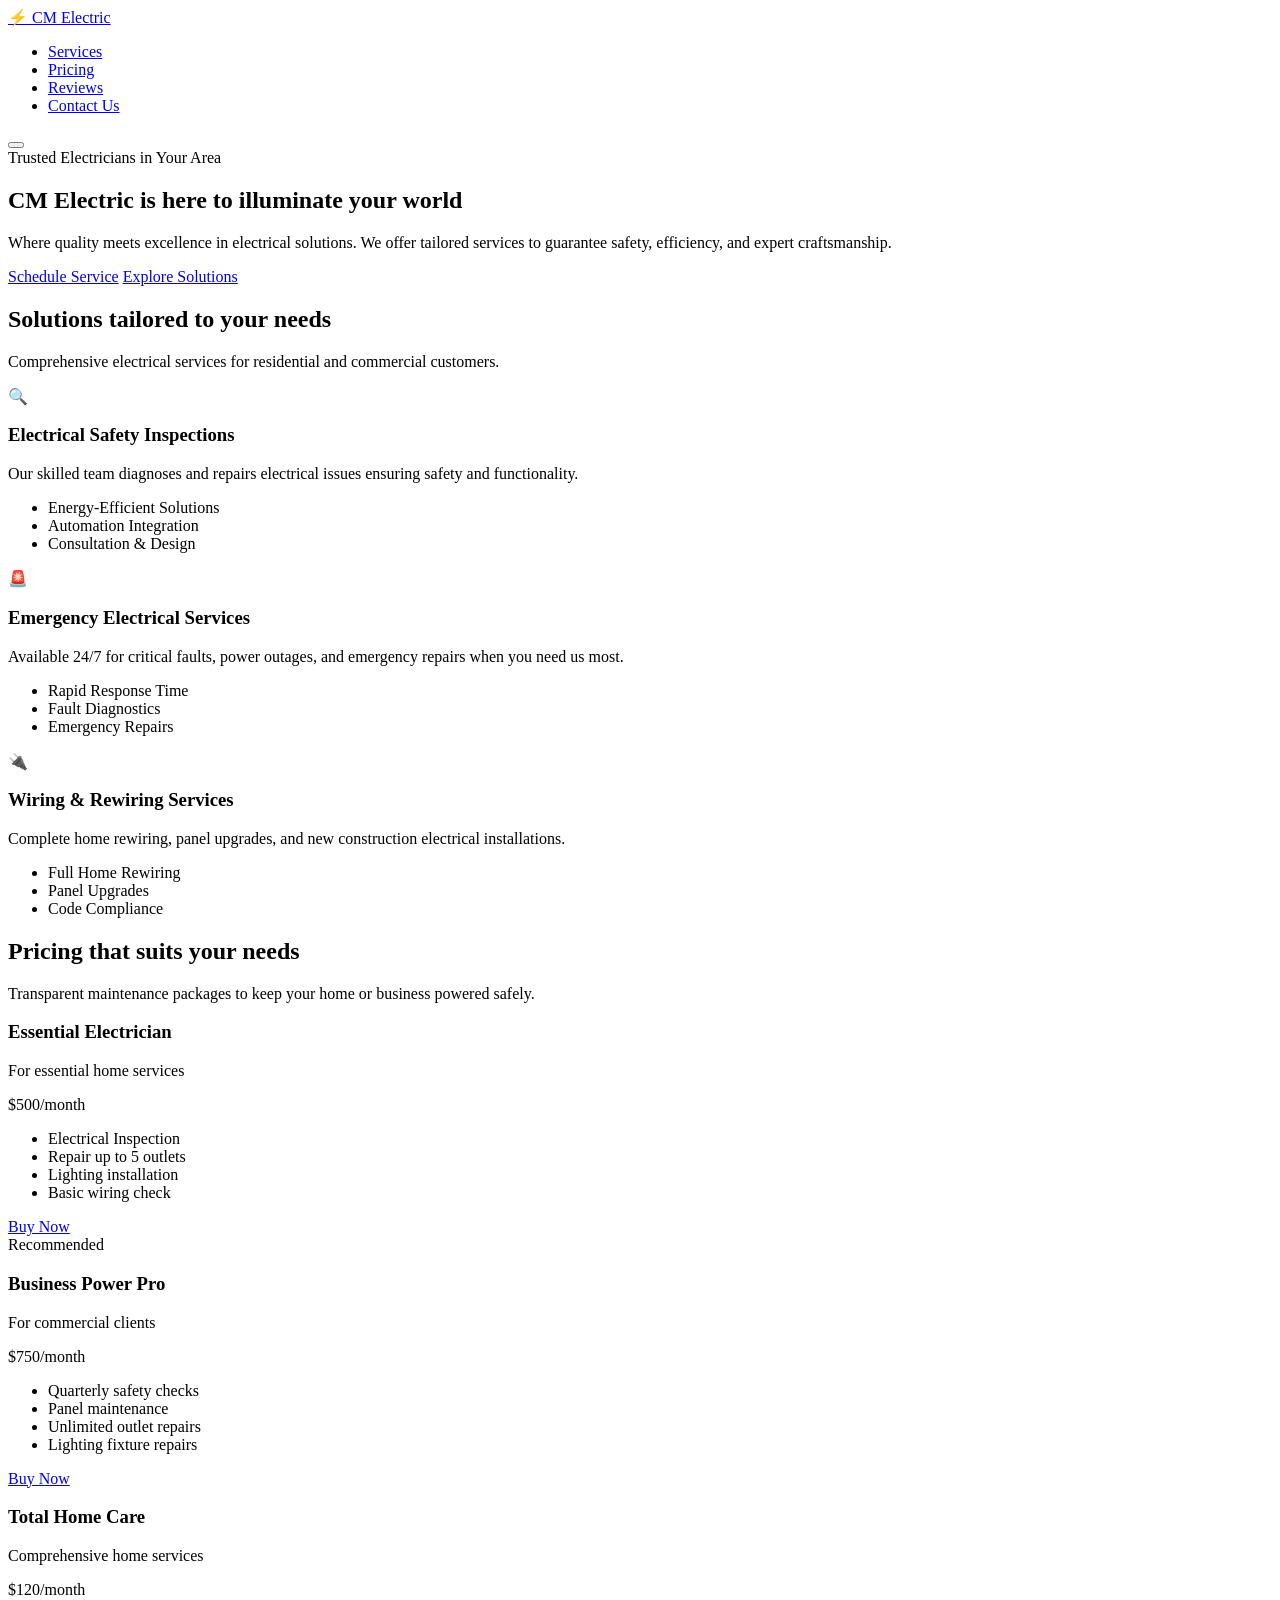
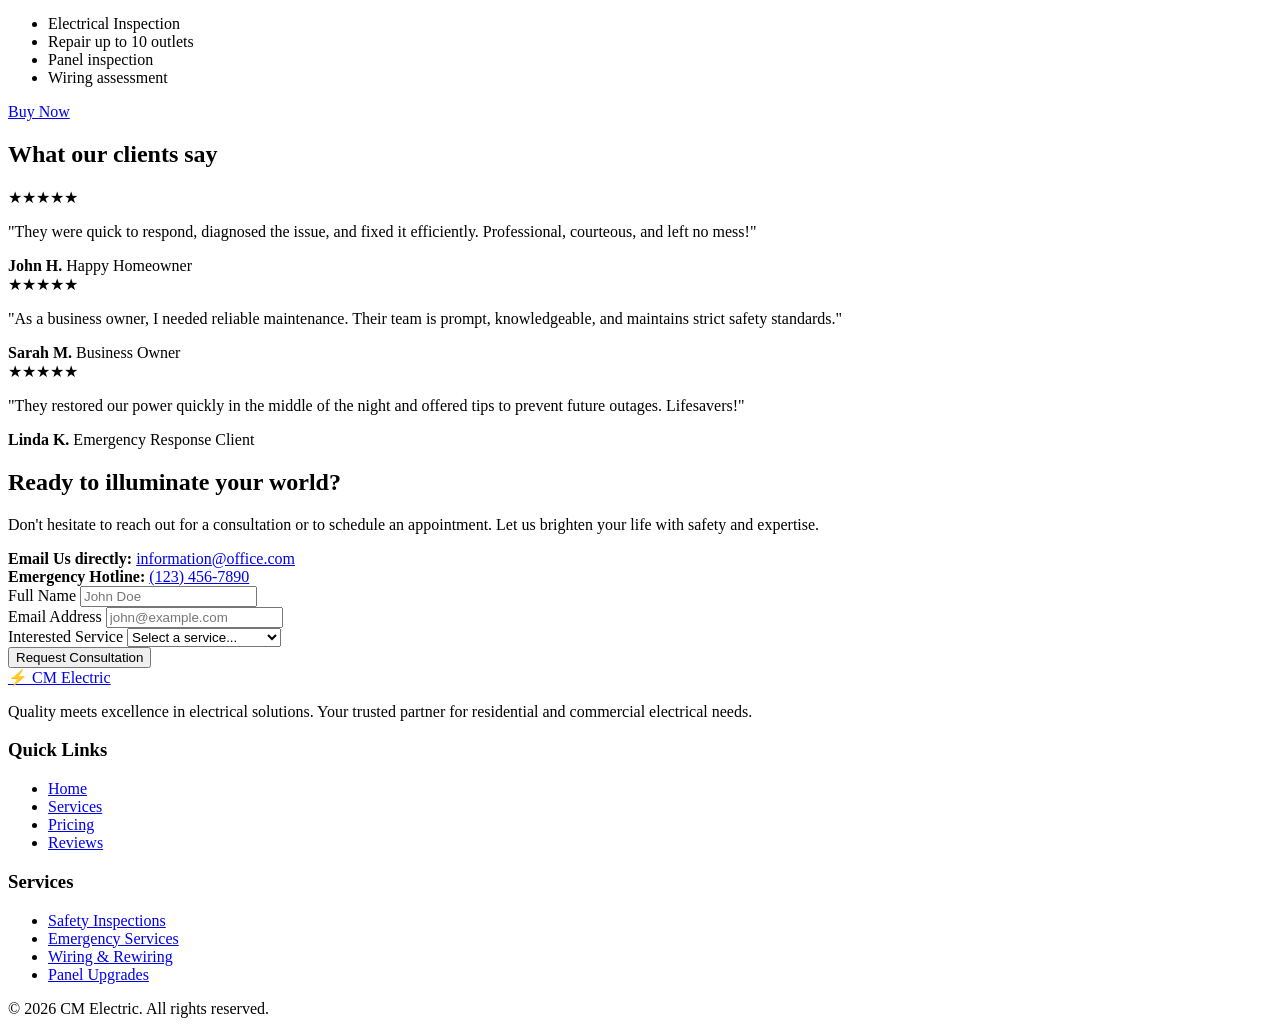
==== index.html @ 9c54706e "Initial commit: Add index.html" ====
<!DOCTYPE html>
<html lang="en">
<head>
    <meta charset="UTF-8">
    <meta name="viewport" content="width=device-width, initial-scale=1.0">
    <meta name="description" content="CM Electric - Residential and Commercial Electricians providing quality electrical solutions, safety inspections, wiring, and emergency services.">
    <title>CM Electric | Quality Electrical Solutions</title>
    
    <!-- Google Fonts -->
    <link rel="preconnect" href="https://fonts.googleapis.com">
    <link rel="preconnect" href="https://fonts.gstatic.com" crossorigin>
    <link href="https://fonts.googleapis.com/css2?family=Inter:wght@400;500;600&family=Outfit:wght@500;700;800&display=swap" rel="stylesheet">
    
    <link rel="stylesheet" href="css/styles.css">
</head>
<body>
    <header class="header" id="header">
        <div class="container header-container">
            <a href="#" class="logo">
                <span class="logo-icon">⚡</span>
                <span class="logo-text">CM Electric</span>
            </a>
            
            <nav class="nav" id="nav-menu">
                <ul class="nav-list">
                    <li class="nav-item"><a href="services.html" class="nav-link">Services</a></li>
                    <li class="nav-item"><a href="#pricing" class="nav-link">Pricing</a></li>
                    <li class="nav-item"><a href="#reviews" class="nav-link">Reviews</a></li>
                    <li class="nav-item"><a href="#contact" class="nav-link nav-btn">Contact Us</a></li>
                </ul>
            </nav>
            
            <button class="mobile-toggle" id="mobile-toggle" aria-label="Toggle menu">
                <span></span>
                <span></span>
                <span></span>
            </button>
        </div>
    </header>

    <main>
        <!-- Hero Section -->
        <section class="hero" id="home">
            <div class="hero-container">
                <div class="hero-content">
                    <div class="badge">Trusted Electricians in Your Area</div>
                    <h1 class="hero-title">CM Electric is here to <span>illuminate</span> your world</h1>
                    <p class="hero-description">Where quality meets excellence in electrical solutions. We offer tailored services to guarantee safety, efficiency, and expert craftsmanship.</p>
                    <div class="hero-actions">
                        <a href="#contact" class="btn btn-primary">Schedule Service</a>
                        <a href="#services" class="btn btn-secondary">Explore Solutions</a>
                    </div>
                </div>
            </div>
            <!-- Decorative Background Elements -->
            <div class="bg-glow glow-1"></div>
            <div class="bg-glow glow-2"></div>
        </section>

        <!-- Services Section -->
        <section class="services section" id="services">
            <div class="container section-container">
                <div class="section-header text-center">
                    <h2 class="section-title">Solutions tailored to your needs</h2>
                    <p class="section-subtitle">Comprehensive electrical services for residential and commercial customers.</p>
                </div>
                
                <div class="services-grid">
                    <div class="service-card">
                        <div class="service-icon">🔍</div>
                        <h3 class="service-title">Electrical Safety Inspections</h3>
                        <p class="service-desc">Our skilled team diagnoses and repairs electrical issues ensuring safety and functionality.</p>
                        <ul class="service-features">
                            <li>Energy-Efficient Solutions</li>
                            <li>Automation Integration</li>
                            <li>Consultation & Design</li>
                        </ul>
                    </div>

                    <div class="service-card">
                        <div class="service-icon">🚨</div>
                        <h3 class="service-title">Emergency Electrical Services</h3>
                        <p class="service-desc">Available 24/7 for critical faults, power outages, and emergency repairs when you need us most.</p>
                        <ul class="service-features">
                            <li>Rapid Response Time</li>
                            <li>Fault Diagnostics</li>
                            <li>Emergency Repairs</li>
                        </ul>
                    </div>

                    <div class="service-card">
                        <div class="service-icon">🔌</div>
                        <h3 class="service-title">Wiring & Rewiring Services</h3>
                        <p class="service-desc">Complete home rewiring, panel upgrades, and new construction electrical installations.</p>
                        <ul class="service-features">
                            <li>Full Home Rewiring</li>
                            <li>Panel Upgrades</li>
                            <li>Code Compliance</li>
                        </ul>
                    </div>
                </div>
            </div>
        </section>

        <!-- Pricing Section -->
        <section class="pricing section" id="pricing">
            <div class="container section-container">
                <div class="section-header text-center">
                    <h2 class="section-title">Pricing that suits your needs</h2>
                    <p class="section-subtitle">Transparent maintenance packages to keep your home or business powered safely.</p>
                </div>

                <div class="pricing-grid">
                    <!-- Package 1 -->
                    <div class="pricing-card">
                        <h3 class="package-name">Essential Electrician</h3>
                        <p class="package-target">For essential home services</p>
                        <div class="package-price"><span>$500</span>/month</div>
                        <ul class="package-features">
                            <li>Electrical Inspection</li>
                            <li>Repair up to 5 outlets</li>
                            <li>Lighting installation</li>
                            <li>Basic wiring check</li>
                        </ul>
                        <a href="#contact" class="btn btn-outline block-btn">Buy Now</a>
                    </div>
                    
                    <!-- Package 2 (Highlighted) -->
                    <div class="pricing-card popular">
                        <div class="popular-badge">Recommended</div>
                        <h3 class="package-name">Business Power Pro</h3>
                        <p class="package-target">For commercial clients</p>
                        <div class="package-price"><span>$750</span>/month</div>
                        <ul class="package-features">
                            <li>Quarterly safety checks</li>
                            <li>Panel maintenance</li>
                            <li>Unlimited outlet repairs</li>
                            <li>Lighting fixture repairs</li>
                        </ul>
                        <a href="#contact" class="btn btn-primary block-btn">Buy Now</a>
                    </div>

                    <!-- Package 3 -->
                    <div class="pricing-card">
                        <h3 class="package-name">Total Home Care</h3>
                        <p class="package-target">Comprehensive home services</p>
                        <div class="package-price"><span>$120</span>/month</div>
                        <ul class="package-features">
                            <li>Electrical Inspection</li>
                            <li>Repair up to 10 outlets</li>
                            <li>Panel inspection</li>
                            <li>Wiring assessment</li>
                        </ul>
                        <a href="#contact" class="btn btn-outline block-btn">Buy Now</a>
                    </div>
                </div>
            </div>
        </section>

        <!-- Testimonials -->
        <section class="reviews section" id="reviews">
            <div class="container section-container">
                <div class="section-header text-center">
                    <h2 class="section-title">What our clients say</h2>
                </div>
                
                <div class="reviews-grid">
                    <div class="review-card">
                        <div class="review-stars">★★★★★</div>
                        <p class="review-text">"They were quick to respond, diagnosed the issue, and fixed it efficiently. Professional, courteous, and left no mess!"</p>
                        <div class="review-author">
                            <strong>John H.</strong>
                            <span>Happy Homeowner</span>
                        </div>
                    </div>
                    <div class="review-card">
                        <div class="review-stars">★★★★★</div>
                        <p class="review-text">"As a business owner, I needed reliable maintenance. Their team is prompt, knowledgeable, and maintains strict safety standards."</p>
                        <div class="review-author">
                            <strong>Sarah M.</strong>
                            <span>Business Owner</span>
                        </div>
                    </div>
                    <div class="review-card">
                        <div class="review-stars">★★★★★</div>
                        <p class="review-text">"They restored our power quickly in the middle of the night and offered tips to prevent future outages. Lifesavers!"</p>
                        <div class="review-author">
                            <strong>Linda K.</strong>
                            <span>Emergency Response Client</span>
                        </div>
                    </div>
                </div>
            </div>
        </section>

        <!-- Contact/CTA Section -->
        <section class="contact section" id="contact">
            <div class="container section-container">
                <div class="contact-box">
                    <div class="contact-info">
                        <h2 class="contact-title">Ready to illuminate your world?</h2>
                        <p class="contact-desc">Don't hesitate to reach out for a consultation or to schedule an appointment. Let us brighten your life with safety and expertise.</p>
                        <div class="contact-methods">
                            <div class="method">
                                <strong>Email Us directly:</strong>
                                <a href="mailto:information@office.com">information@office.com</a>
                            </div>
                            <div class="method">
                                <strong>Emergency Hotline:</strong>
                                <a href="tel:+1234567890">(123) 456-7890</a>
                            </div>
                        </div>
                    </div>
                    <div class="contact-form-wrapper">
                        <form class="form" id="contact-form">
                            <div class="form-group">
                                <label for="name">Full Name</label>
                                <input type="text" id="name" required placeholder="John Doe">
                            </div>
                            <div class="form-group">
                                <label for="email">Email Address</label>
                                <input type="email" id="email" required placeholder="john@example.com">
                            </div>
                            <div class="form-group">
                                <label for="service">Interested Service</label>
                                <select id="service" required>
                                    <option value="" disabled selected>Select a service...</option>
                                    <option value="safety">Safety Inspection</option>
                                    <option value="emergency">Emergency Repair</option>
                                    <option value="wiring">Wiring & Rewiring</option>
                                    <option value="package">Maintenance Package</option>
                                    <option value="other">Other</option>
                                </select>
                            </div>
                            <button type="submit" class="btn btn-primary block-btn submit-btn">Request Consultation</button>
                        </form>
                    </div>
                </div>
            </div>
        </section>
    </main>

    <footer class="footer">
        <div class="container footer-container">
            <div class="footer-top">
                <div class="footer-brand">
                    <a href="#" class="logo">
                        <span class="logo-icon">⚡</span>
                        <span class="logo-text">CM Electric</span>
                    </a>
                    <p>Quality meets excellence in electrical solutions. Your trusted partner for residential and commercial electrical needs.</p>
                </div>
                <div class="footer-links">
                    <h3>Quick Links</h3>
                    <ul>
                        <li><a href="#home">Home</a></li>
                        <li><a href="#services">Services</a></li>
                        <li><a href="#pricing">Pricing</a></li>
                        <li><a href="#reviews">Reviews</a></li>
                    </ul>
                </div>
                <div class="footer-links">
                    <h3>Services</h3>
                    <ul>
                        <li><a href="services.html">Safety Inspections</a></li>
                        <li><a href="services.html">Emergency Services</a></li>
                        <li><a href="services.html">Wiring & Rewiring</a></li>
                        <li><a href="services.html">Panel Upgrades</a></li>
                    </ul>
                </div>
            </div>
            <div class="footer-bottom">
                <p>&copy; 2026 CM Electric. All rights reserved.</p>
            </div>
        </div>
    </footer>

    <script src="js/main.js"></script>
</body>
</html>
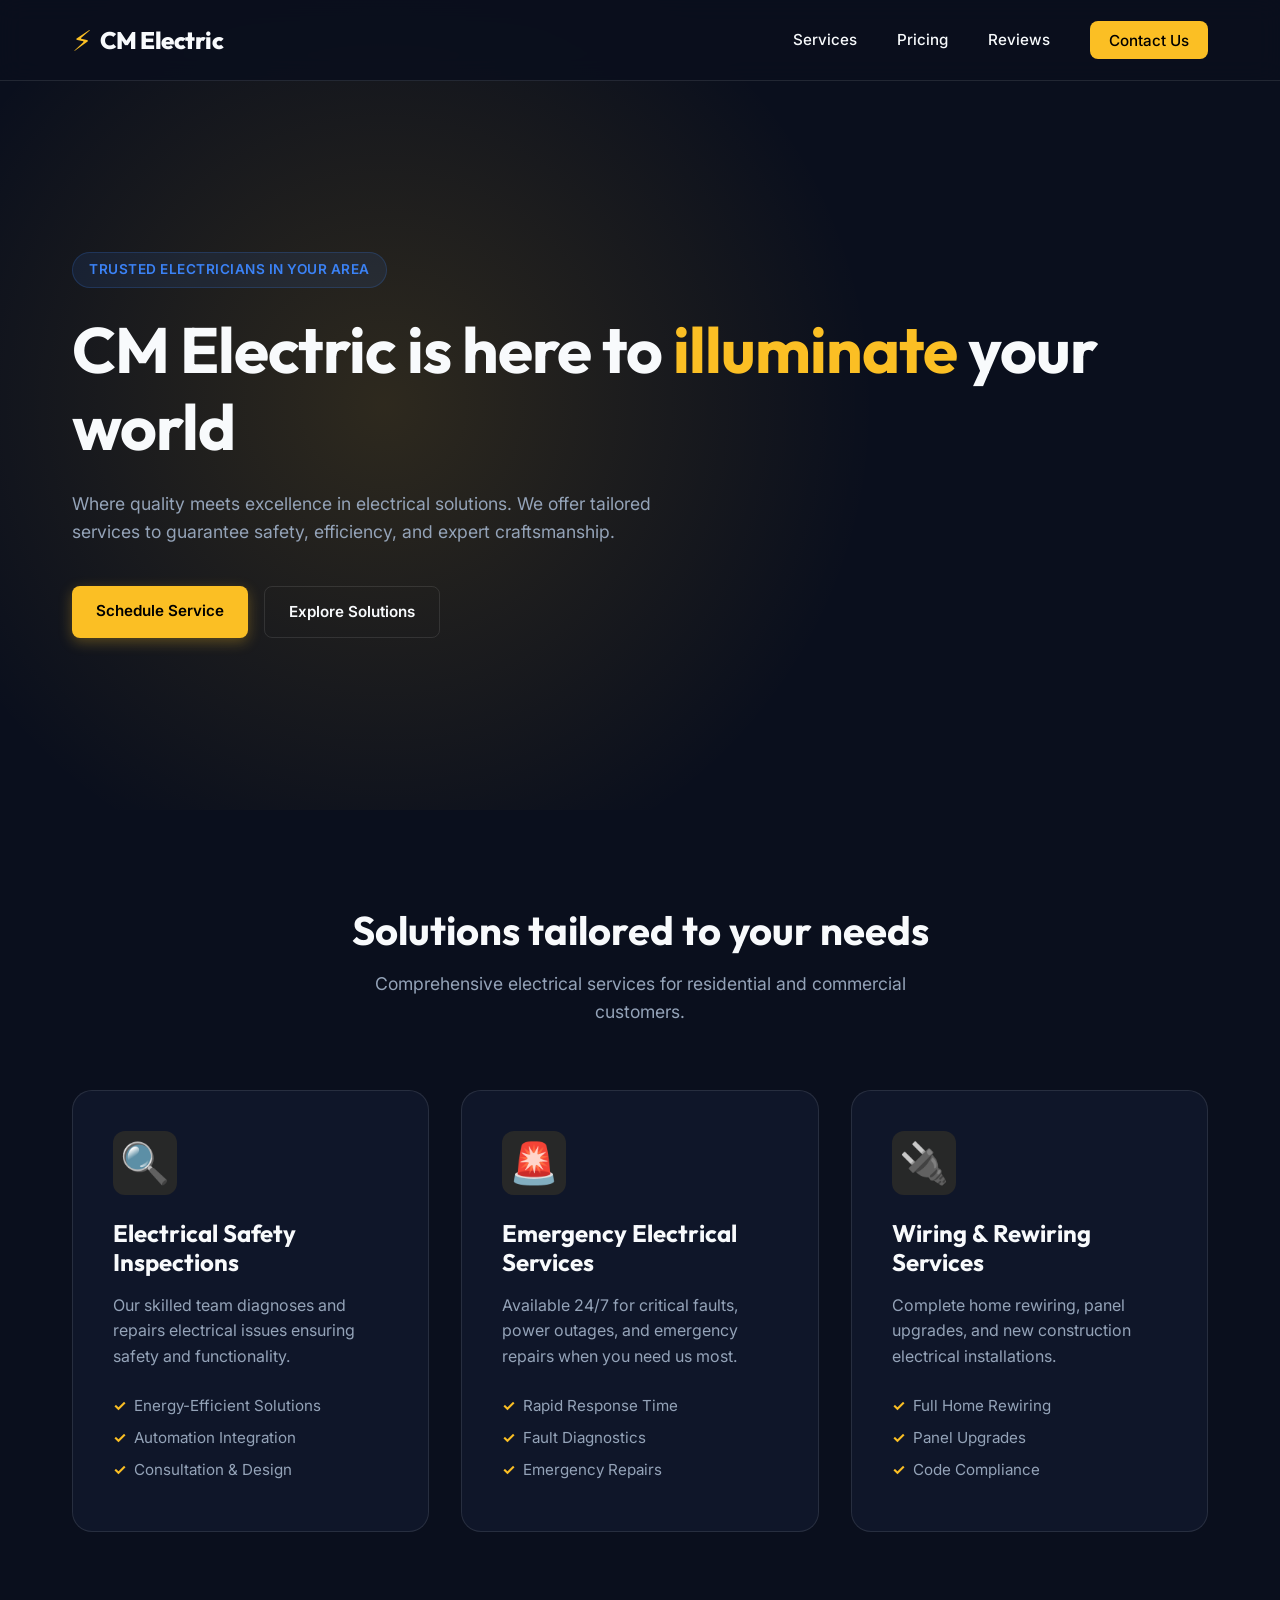
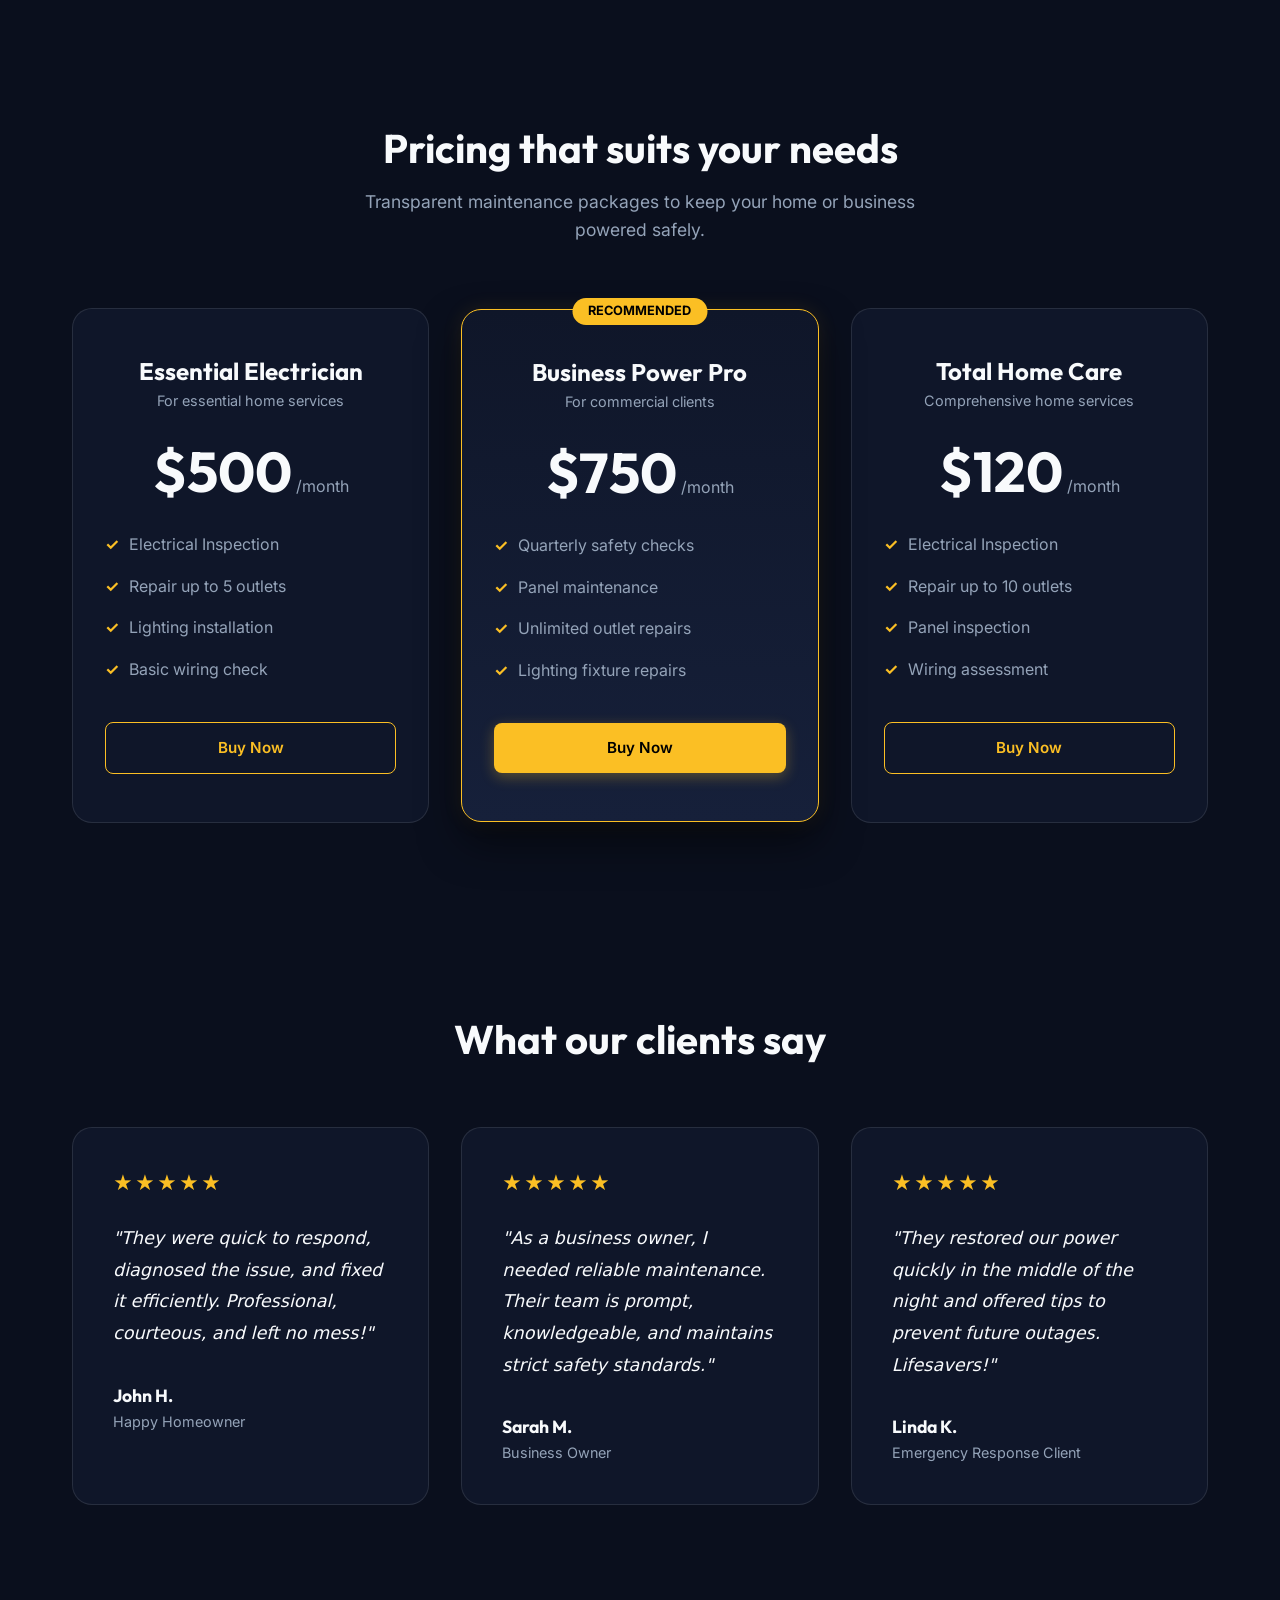
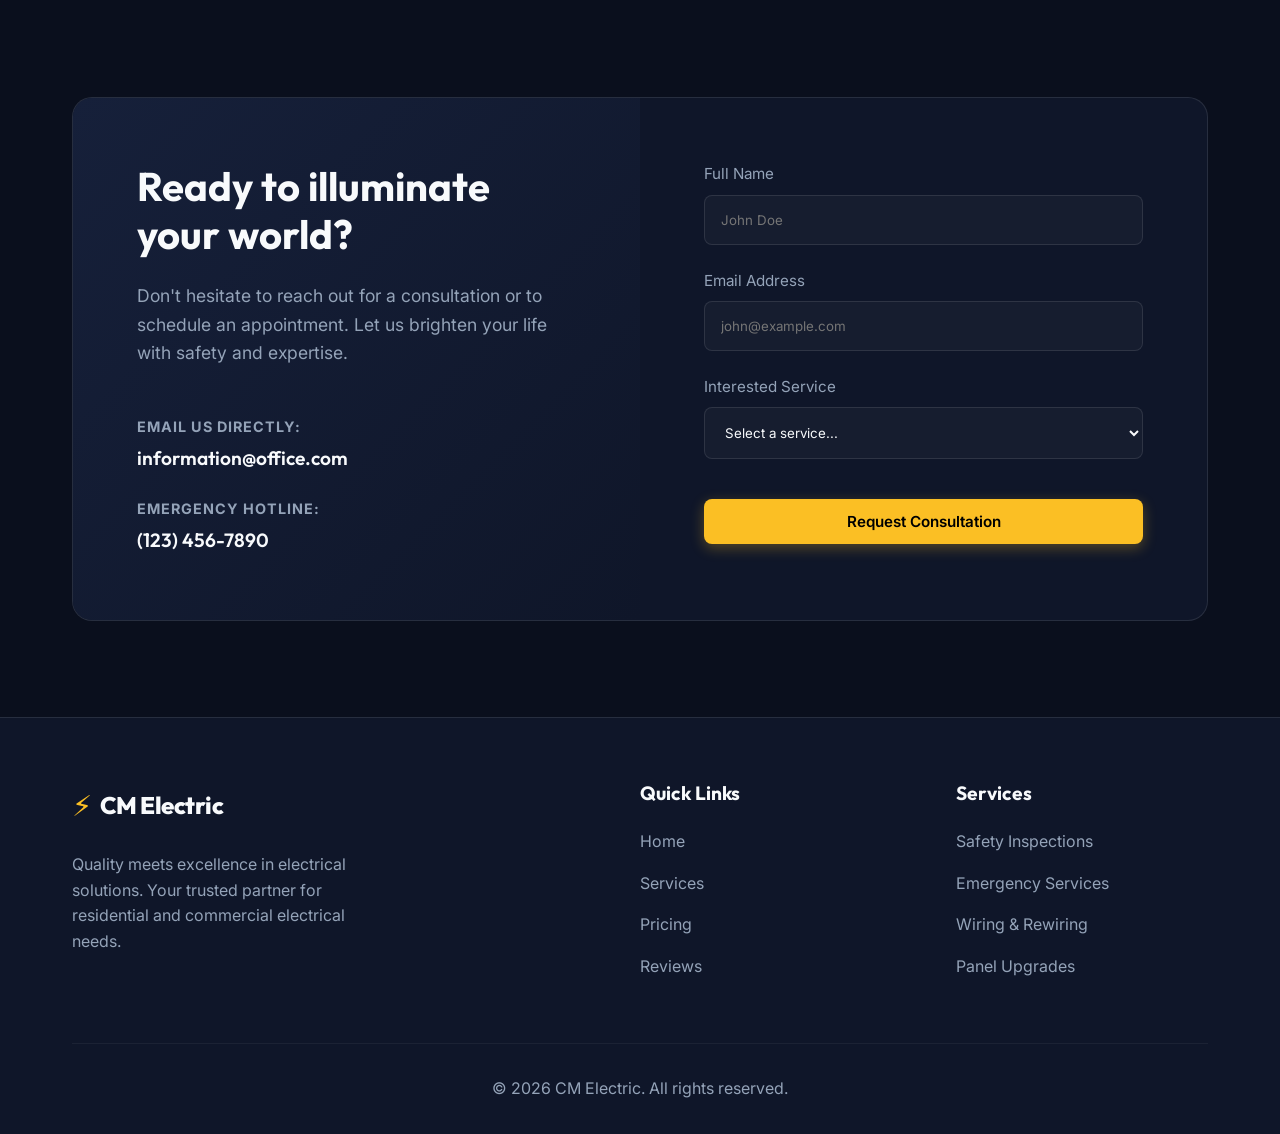
==== commit 91ebe68d: "Add distinct service pages and SEO interlinking" ====
--- a/index.html
+++ b/index.html
@@ -66,7 +66,7 @@
                 </div>
                 
                 <div class="services-grid">
-                    <div class="service-card">
+                    <a href="safety-inspections.html" class="service-card">
                         <div class="service-icon">🔍</div>
                         <h3 class="service-title">Electrical Safety Inspections</h3>
                         <p class="service-desc">Our skilled team diagnoses and repairs electrical issues ensuring safety and functionality.</p>
@@ -75,9 +75,9 @@
                             <li>Automation Integration</li>
                             <li>Consultation & Design</li>
                         </ul>
-                    </div>
-
-                    <div class="service-card">
+                    </a>
+
+                    <a href="emergency-services.html" class="service-card">
                         <div class="service-icon">🚨</div>
                         <h3 class="service-title">Emergency Electrical Services</h3>
                         <p class="service-desc">Available 24/7 for critical faults, power outages, and emergency repairs when you need us most.</p>
@@ -86,9 +86,9 @@
                             <li>Fault Diagnostics</li>
                             <li>Emergency Repairs</li>
                         </ul>
-                    </div>
-
-                    <div class="service-card">
+                    </a>
+
+                    <a href="wiring-and-rewiring.html" class="service-card">
                         <div class="service-icon">🔌</div>
                         <h3 class="service-title">Wiring & Rewiring Services</h3>
                         <p class="service-desc">Complete home rewiring, panel upgrades, and new construction electrical installations.</p>
@@ -97,7 +97,7 @@
                             <li>Panel Upgrades</li>
                             <li>Code Compliance</li>
                         </ul>
-                    </div>
+                    </a>
                 </div>
             </div>
         </section>
--- a/css/styles.css
+++ b/css/styles.css
@@ -0,0 +1,1015 @@
+/* Custom Properties & Design Tokens */
+:root {
+  /* Colors */
+  --bg-primary: #0a0f1d;
+  --bg-secondary: #0f1629;
+  --bg-tertiary: #16203a;
+  
+  --text-primary: #f8fafc;
+  --text-secondary: #94a3b8;
+  
+  --brand-primary: #fbbf24; /* Electric amber */
+  --brand-primary-hover: #f59e0b;
+  --brand-secondary: #3b82f6; /* Electric blue */
+  
+  --border-color: rgba(255, 255, 255, 0.1);
+  --card-glow: rgba(59, 130, 246, 0.15);
+  
+  /* Typography */
+  --font-heading: 'Outfit', system-ui, sans-serif;
+  --font-body: 'Inter', system-ui, sans-serif;
+  
+  /* Layout */
+  --container-width: 1200px;
+  --container-padding: 2rem;
+  
+  /* Transitions */
+  --transition-fast: 0.2s ease;
+  --transition-normal: 0.3s ease;
+  
+  /* Radii */
+  --radius-sm: 8px;
+  --radius-md: 12px;
+  --radius-lg: 20px;
+}
+
+* {
+  margin: 0;
+  padding: 0;
+  box-sizing: border-box;
+}
+
+html {
+  scroll-behavior: smooth;
+}
+
+body {
+  font-family: var(--font-body);
+  background-color: var(--bg-primary);
+  color: var(--text-primary);
+  line-height: 1.6;
+  -webkit-font-smoothing: antialiased;
+}
+
+a {
+  text-decoration: none;
+  color: inherit;
+  transition: color var(--transition-fast);
+}
+
+ul {
+  list-style: none;
+}
+
+.container {
+  max-width: var(--container-width);
+  margin: 0 auto;
+  padding: 0 var(--container-padding);
+}
+
+/* Utilities */
+.text-center { text-align: center; }
+.block-btn { display: block; width: 100%; text-align: center; }
+
+/* Buttons */
+.btn {
+  display: inline-block;
+  padding: 0.8rem 1.5rem;
+  border-radius: var(--radius-sm);
+  font-weight: 600;
+  font-family: var(--font-body);
+  font-size: 0.95rem;
+  cursor: pointer;
+  transition: all var(--transition-fast);
+  border: none;
+  text-decoration: none;
+}
+
+.btn-primary {
+  background-color: var(--brand-primary);
+  color: #000;
+  box-shadow: 0 4px 14px rgba(251, 191, 36, 0.3);
+}
+
+.btn-primary:hover {
+  background-color: var(--brand-primary-hover);
+  transform: translateY(-2px);
+  box-shadow: 0 6px 20px rgba(251, 191, 36, 0.4);
+}
+
+.btn-secondary {
+  background-color: transparent;
+  color: var(--text-primary);
+  border: 1px solid var(--border-color);
+}
+
+.btn-secondary:hover {
+  background-color: var(--border-color);
+  transform: translateY(-2px);
+}
+
+.btn-outline {
+  background-color: transparent;
+  color: var(--brand-primary);
+  border: 1px solid var(--brand-primary);
+}
+
+.btn-outline:hover {
+  background-color: rgba(251, 191, 36, 0.1);
+}
+
+/* Typography elements */
+h1, h2, h3, h4, h5, h6 {
+  font-family: var(--font-heading);
+  line-height: 1.2;
+}
+
+.section {
+  padding: 6rem 0;
+}
+
+.section-header {
+  margin-bottom: 4rem;
+}
+
+.section-title {
+  font-size: 2.5rem;
+  margin-bottom: 1rem;
+}
+
+.section-subtitle {
+  color: var(--text-secondary);
+  font-size: 1.1rem;
+  max-width: 600px;
+  margin: 0 auto;
+}
+
+/* Header */
+.header {
+  position: fixed;
+  top: 0;
+  left: 0;
+  width: 100%;
+  z-index: 100;
+  background-color: rgba(10, 15, 29, 0.9);
+  backdrop-filter: blur(12px);
+  border-bottom: 1px solid var(--border-color);
+  transition: all var(--transition-normal);
+}
+
+.header-container {
+  display: flex;
+  justify-content: space-between;
+  align-items: center;
+  height: 80px;
+}
+
+.logo {
+  display: flex;
+  align-items: center;
+  gap: 0.5rem;
+  font-family: var(--font-heading);
+  font-size: 1.5rem;
+  font-weight: 800;
+  letter-spacing: -0.5px;
+}
+
+.logo-icon {
+  color: var(--brand-primary);
+  font-size: 1.8rem;
+}
+
+.nav-list {
+  display: flex;
+  align-items: center;
+  gap: 2.5rem;
+}
+
+.nav-link {
+  font-size: 0.95rem;
+  font-weight: 500;
+  color: var(--text-primary);
+}
+
+.nav-link:hover {
+  color: var(--brand-primary);
+}
+
+.nav-btn {
+  background-color: var(--brand-primary);
+  color: #000;
+  padding: 0.6rem 1.2rem;
+  border-radius: var(--radius-sm);
+}
+
+.nav-btn:hover {
+  background-color: var(--brand-primary-hover);
+  color: #000;
+}
+
+.mobile-toggle {
+  display: none;
+  flex-direction: column;
+  gap: 5px;
+  background: transparent;
+  border: none;
+  cursor: pointer;
+  z-index: 101;
+}
+
+.mobile-toggle span {
+  display: block;
+  width: 25px;
+  height: 2px;
+  background-color: var(--text-primary);
+  transition: 0.3s;
+}
+
+/* Hero Section */
+.hero {
+  position: relative;
+  min-height: 90vh;
+  display: flex;
+  align-items: center;
+  justify-content: center;
+  padding-top: 80px;
+  overflow: hidden;
+  background: linear-gradient(90deg, rgba(10, 15, 29, 0.95) 0%, rgba(10, 15, 29, 0.80) 45%, rgba(10, 15, 29, 0.10) 100%), url('file:///Users/internetdust/.gemini/antigravity/brain/98e9e8c0-e369-4439-9c78-7a423a5ee167/electrician_hero_v2_1774403513287.png') center/cover no-repeat;
+}
+
+.hero::before {
+  content: '';
+  position: absolute;
+  top: 0; left: 0; right: 0; bottom: 0;
+  background-image: 
+    radial-gradient(circle at 30% 50%, rgba(251, 191, 36, 0.15), transparent 50%);
+  z-index: 1;
+}
+
+.hero-container {
+  width: 100%;
+  max-width: 1200px;
+  padding: 0 var(--container-padding);
+  display: flex;
+  flex-direction: column;
+  align-items: flex-start;
+  text-align: left;
+  z-index: 2;
+}
+
+.badge {
+  display: inline-block;
+  padding: 0.4rem 1rem;
+  border-radius: 50px;
+  background-color: rgba(59, 130, 246, 0.1);
+  color: var(--brand-secondary);
+  font-size: 0.85rem;
+  font-weight: 600;
+  border: 1px solid rgba(59, 130, 246, 0.2);
+  margin-bottom: 1.5rem;
+  letter-spacing: 0.5px;
+  text-transform: uppercase;
+}
+
+.hero-title {
+  font-size: clamp(2.5rem, 5vw, 4.5rem);
+  margin-bottom: 1.5rem;
+  letter-spacing: -1px;
+}
+
+.hero-title span {
+  color: var(--brand-primary);
+  position: relative;
+}
+
+.hero-description {
+  font-size: 1.1rem;
+  color: var(--text-secondary);
+  margin-bottom: 2.5rem;
+  max-width: 600px;
+  margin-left: 0;
+  margin-right: 0;
+}
+
+.hero-actions {
+  display: flex;
+  gap: 1rem;
+  justify-content: flex-start;
+}
+
+/* Services Filter */
+.services-filter {
+  display: flex;
+  justify-content: space-between;
+  align-items: center;
+  margin-bottom: 3rem;
+  padding-bottom: 1.5rem;
+  border-bottom: 1px solid var(--border-color);
+}
+
+.filter-group {
+  display: flex;
+  gap: 1rem;
+}
+
+.filter-btn {
+  background: transparent;
+  border: 1px solid var(--border-color);
+  color: var(--text-primary);
+  padding: 0.6rem 1.5rem;
+  border-radius: 50px;
+  font-family: var(--font-body);
+  font-weight: 500;
+  cursor: pointer;
+  transition: all var(--transition-normal);
+}
+
+.filter-btn:hover {
+  background: rgba(255,255,255,0.05);
+  border-color: rgba(255,255,255,0.3);
+}
+
+.filter-btn.active {
+  background: #d9f99d;
+  color: #000;
+  border-color: #d9f99d;
+  font-weight: 600;
+}
+
+/* Services */
+.services-grid {
+  display: grid;
+  grid-template-columns: repeat(auto-fit, minmax(300px, 1fr));
+  gap: 2rem;
+  transition: opacity 0.3s ease;
+}
+
+.service-card {
+  background-color: var(--bg-secondary);
+  border: 1px solid var(--border-color);
+  padding: 2.5rem;
+  border-radius: var(--radius-lg);
+  transition: transform var(--transition-normal), box-shadow var(--transition-normal);
+}
+
+.service-card:hover {
+  transform: translateY(-5px);
+  box-shadow: 0 15px 30px rgba(0,0,0,0.3);
+  border-color: rgba(255,255,255,0.2);
+}
+
+.service-icon {
+  font-size: 2.5rem;
+  margin-bottom: 1.5rem;
+  background: rgba(251,191,36,0.1);
+  width: 64px; height: 64px;
+  display: flex;
+  align-items: center;
+  justify-content: center;
+  border-radius: var(--radius-md);
+  color: var(--brand-primary);
+}
+
+.service-title {
+  font-size: 1.5rem;
+  margin-bottom: 1rem;
+}
+
+.service-desc {
+  color: var(--text-secondary);
+  margin-bottom: 1.5rem;
+}
+
+.service-features li {
+  display: flex;
+  align-items: center;
+  gap: 0.5rem;
+  margin-bottom: 0.5rem;
+  color: var(--text-secondary);
+  font-size: 0.95rem;
+}
+
+.service-features li::before {
+  content: '✓';
+  color: var(--brand-primary);
+  font-weight: bold;
+}
+
+/* Pricing Section */
+.pricing-grid {
+  display: grid;
+  grid-template-columns: repeat(3, 1fr);
+  gap: 2rem;
+  align-items: center;
+}
+
+.pricing-card {
+  background-color: var(--bg-secondary);
+  border: 1px solid var(--border-color);
+  border-radius: var(--radius-lg);
+  padding: 3rem 2rem;
+  text-align: center;
+  position: relative;
+  transition: transform var(--transition-normal);
+}
+
+.pricing-card:hover {
+  transform: translateY(-5px);
+}
+
+.pricing-card.popular {
+  background: linear-gradient(180deg, var(--bg-secondary) 0%, var(--bg-tertiary) 100%);
+  border-color: var(--brand-primary);
+  transform: scale(1.05);
+  box-shadow: 0 20px 40px rgba(0,0,0,0.5), 0 0 20px rgba(251,191,36,0.1);
+  z-index: 2;
+}
+
+.pricing-card.popular:hover {
+  transform: scale(1.05) translateY(-5px);
+}
+
+.popular-badge {
+  position: absolute;
+  top: -12px;
+  left: 50%;
+  transform: translateX(-50%);
+  background-color: var(--brand-primary);
+  color: #000;
+  padding: 0.2rem 1rem;
+  border-radius: 20px;
+  font-size: 0.8rem;
+  font-weight: 700;
+  text-transform: uppercase;
+}
+
+.package-name {
+  font-size: 1.5rem;
+  margin-bottom: 0.2rem;
+}
+
+.package-target {
+  color: var(--text-secondary);
+  font-size: 0.9rem;
+  margin-bottom: 2rem;
+}
+
+.package-price {
+  font-size: 1rem;
+  color: var(--text-secondary);
+  margin-bottom: 2rem;
+  display: flex;
+  justify-content: center;
+  align-items: baseline;
+  gap: 4px;
+}
+
+.package-price span {
+  font-size: 3.5rem;
+  font-family: var(--font-heading);
+  font-weight: 700;
+  color: var(--text-primary);
+  line-height: 1;
+}
+
+.package-features {
+  text-align: left;
+  margin-bottom: 2.5rem;
+}
+
+.package-features li {
+  margin-bottom: 1rem;
+  color: var(--text-secondary);
+  display: flex;
+  gap: 10px;
+}
+
+.package-features li::before {
+  content: '✓';
+  color: var(--brand-primary);
+  font-weight: bold;
+}
+
+/* Reviews */
+.reviews-grid {
+  display: grid;
+  grid-template-columns: repeat(auto-fit, minmax(300px, 1fr));
+  gap: 2rem;
+}
+
+.review-card {
+  background-color: var(--bg-secondary);
+  padding: 2.5rem;
+  border-radius: var(--radius-lg);
+  border: 1px solid var(--border-color);
+}
+
+.review-stars {
+  color: var(--brand-primary);
+  margin-bottom: 1.5rem;
+  font-size: 1.2rem;
+  letter-spacing: 2px;
+}
+
+.review-text {
+  font-size: 1.1rem;
+  font-style: italic;
+  margin-bottom: 2rem;
+  line-height: 1.8;
+  color: var(--text-primary);
+}
+
+.review-author {
+  display: flex;
+  flex-direction: column;
+}
+
+.review-author strong {
+  font-family: var(--font-heading);
+  font-size: 1.1rem;
+}
+
+.review-author span {
+  color: var(--text-secondary);
+  font-size: 0.9rem;
+}
+
+/* Contact Section */
+.contact-box {
+  background-color: var(--bg-secondary);
+  border-radius: var(--radius-lg);
+  display: grid;
+  grid-template-columns: 1fr 1fr;
+  overflow: hidden;
+  border: 1px solid var(--border-color);
+}
+
+.contact-info {
+  padding: 4rem;
+  background: linear-gradient(135deg, var(--bg-tertiary), var(--bg-secondary));
+}
+
+.contact-title {
+  font-size: 2.5rem;
+  margin-bottom: 1.5rem;
+}
+
+.contact-desc {
+  color: var(--text-secondary);
+  margin-bottom: 3rem;
+  font-size: 1.1rem;
+}
+
+.contact-methods {
+  display: flex;
+  flex-direction: column;
+  gap: 1.5rem;
+}
+
+.method {
+  display: flex;
+  flex-direction: column;
+  gap: 0.3rem;
+}
+
+.method strong {
+  color: var(--text-secondary);
+  font-size: 0.9rem;
+  text-transform: uppercase;
+  letter-spacing: 1px;
+}
+
+.method a {
+  font-size: 1.2rem;
+  font-family: var(--font-heading);
+  font-weight: 600;
+  color: var(--text-primary);
+}
+
+.method a:hover {
+  color: var(--brand-primary);
+}
+
+.contact-form-wrapper {
+  padding: 4rem;
+}
+
+.form-group {
+  margin-bottom: 1.5rem;
+}
+
+.form-group label {
+  display: block;
+  margin-bottom: 0.5rem;
+  font-size: 0.95rem;
+  color: var(--text-secondary);
+}
+
+.form-group input, 
+.form-group select {
+  width: 100%;
+  padding: 1rem;
+  background-color: rgba(255,255,255,0.03);
+  border: 1px solid var(--border-color);
+  border-radius: var(--radius-sm);
+  color: var(--text-primary);
+  font-family: var(--font-body);
+  transition: all var(--transition-fast);
+}
+
+.form-group input:focus, 
+.form-group select:focus {
+  outline: none;
+  border-color: var(--brand-primary);
+  background-color: rgba(255,255,255,0.05);
+}
+
+.submit-btn {
+  margin-top: 1rem;
+}
+
+/* Footer */
+.footer {
+  background-color: var(--bg-secondary);
+  padding: 4rem 0 2rem;
+  border-top: 1px solid var(--border-color);
+}
+
+.footer-top {
+  display: grid;
+  grid-template-columns: 2fr 1fr 1fr;
+  gap: 4rem;
+  margin-bottom: 4rem;
+}
+
+.footer-brand p {
+  color: var(--text-secondary);
+  margin-top: 1.5rem;
+  max-width: 300px;
+}
+
+.footer-links h3 {
+  font-size: 1.2rem;
+  margin-bottom: 1.5rem;
+}
+
+.footer-links ul {
+  display: flex;
+  flex-direction: column;
+  gap: 1rem;
+}
+
+.footer-links a {
+  color: var(--text-secondary);
+}
+
+.footer-links a:hover {
+  color: var(--brand-primary);
+}
+
+.footer-bottom {
+  text-align: center;
+  color: var(--text-secondary);
+  padding-top: 2rem;
+  border-top: 1px solid rgba(255,255,255,0.05);
+}
+
+/* Page Hero (Sub-hero for inner pages) */
+.page-hero {
+  position: relative;
+  min-height: 40vh;
+  display: flex;
+  align-items: center;
+  justify-content: center;
+  padding-top: 80px;
+  background: linear-gradient(rgba(10, 15, 29, 0.8), rgba(10, 15, 29, 0.95)), var(--bg-tertiary);
+  text-align: center;
+  border-bottom: 1px solid var(--border-color);
+}
+
+.page-hero-title {
+  font-size: clamp(2.5rem, 4vw, 3.5rem);
+  margin-bottom: 1rem;
+}
+
+.page-hero-subtitle {
+  color: var(--brand-primary);
+  font-weight: 600;
+  text-transform: uppercase;
+  letter-spacing: 1px;
+}
+
+/* CTA Banner */
+.cta-banner {
+  background: linear-gradient(135deg, var(--brand-secondary), var(--bg-tertiary));
+  padding: 5rem 0;
+  text-align: center;
+  position: relative;
+  overflow: hidden;
+}
+
+.cta-banner::before {
+  content: '';
+  position: absolute;
+  top: 0; left: 0; right: 0; bottom: 0;
+  background: radial-gradient(circle at 50% 0%, rgba(255,255,255,0.1), transparent 70%);
+}
+
+.cta-title {
+  font-size: 2.5rem;
+  margin-bottom: 1.5rem;
+  position: relative;
+  z-index: 1;
+}
+
+.cta-actions {
+  position: relative;
+  z-index: 1;
+  margin-top: 2rem;
+}
+
+/* Responsive */
+@media (max-width: 992px) {
+  .hero-container { text-align: center; align-items: center; }
+  .pricing-grid { grid-template-columns: 1fr; max-width: 500px; margin: 0 auto; }
+  .pricing-card.popular { transform: scale(1); }
+  .pricing-card.popular:hover { transform: scale(1) translateY(-5px); }
+  .contact-box { grid-template-columns: 1fr; }
+}
+
+@media (max-width: 768px) {
+  .nav-list {
+    position: fixed;
+    top: 80px;
+    left: -100%;
+    width: 100%;
+    height: calc(100vh - 80px);
+    background-color: var(--bg-primary);
+    flex-direction: column;
+    padding: 3rem;
+    transition: 0.3s;
+  }
+  .nav-list.active { left: 0; }
+  .mobile-toggle { display: flex; }
+  .mobile-toggle.active span:nth-child(1) { transform: translateY(7px) rotate(45deg); }
+  .mobile-toggle.active span:nth-child(2) { opacity: 0; }
+  .mobile-toggle.active span:nth-child(3) { transform: translateY(-7px) rotate(-45deg); }
+  .footer-top { grid-template-columns: 1fr; gap: 2rem; }
+  .services-filter { flex-direction: column; align-items: flex-start; gap: 1.5rem; }
+  .filter-group { flex-wrap: wrap; }
+}
+
+/* Service Detail Page CSS */
+.service-detail-hero {
+  position: relative;
+  min-height: 80vh;
+  display: flex;
+  align-items: center;
+  justify-content: center;
+  padding-top: 120px;
+  background-color: var(--bg-primary);
+  text-align: center;
+}
+
+.service-detail-hero .container {
+  display: flex;
+  flex-direction: column;
+  align-items: center;
+  max-width: 900px;
+}
+
+.service-category-tag {
+  color: var(--brand-primary);
+  font-size: 0.9rem;
+  font-weight: 700;
+  text-transform: uppercase;
+  letter-spacing: 2px;
+  margin-bottom: 1rem;
+}
+
+.service-detail-title {
+  font-size: clamp(2.5rem, 5vw, 4rem);
+  margin-bottom: 1.5rem;
+}
+
+.service-detail-subtitle {
+  color: var(--text-secondary);
+  font-size: 1.1rem;
+  max-width: 600px;
+  margin-bottom: 3rem;
+}
+
+.service-featured-image {
+  width: 100%;
+  max-width: 1200px;
+  height: clamp(300px, 40vh, 500px);
+  object-fit: cover;
+  border-radius: var(--radius-lg);
+  box-shadow: 0 20px 40px rgba(0,0,0,0.5);
+  margin-top: 2rem;
+}
+
+.service-layout {
+  display: grid;
+  grid-template-columns: 2fr 1fr;
+  gap: 4rem;
+  padding: 4rem 0 8rem;
+}
+
+/* Main Content Typography */
+.main-content {
+  color: var(--text-secondary);
+}
+
+.main-content h2 {
+  color: var(--text-primary);
+  font-size: 2rem;
+  margin: 3rem 0 1.5rem;
+}
+
+.main-content p {
+  margin-bottom: 1.5rem;
+  font-size: 1.05rem;
+  line-height: 1.8;
+}
+
+.main-content img {
+  width: 100%;
+  border-radius: var(--radius-md);
+  margin: 2rem 0;
+  object-fit: cover;
+}
+
+.main-content ul {
+  margin-bottom: 2rem;
+  padding-left: 1rem;
+}
+
+.main-content ul li {
+  margin-bottom: 0.8rem;
+  position: relative;
+  padding-left: 1.5rem;
+}
+
+.main-content ul li::before {
+  content: '✓';
+  position: absolute;
+  left: 0;
+  color: var(--brand-primary);
+  font-weight: bold;
+}
+
+.highlight-box {
+  background: var(--bg-secondary);
+  border-left: 4px solid var(--brand-primary);
+  padding: 2rem 2.5rem;
+  margin: 3rem 0;
+  border-radius: 0 var(--radius-md) var(--radius-md) 0;
+}
+
+.highlight-box p {
+  font-size: 1.25rem;
+  font-weight: 500;
+  color: var(--text-primary);
+  margin: 0;
+  line-height: 1.6;
+}
+
+/* Sidebar Styling */
+.sidebar {
+  position: sticky;
+  top: 120px;
+  align-self: start;
+}
+
+.sidebar-card {
+  background-color: #ededed;
+  color: #111;
+  border-radius: var(--radius-lg);
+  padding: 2.5rem;
+}
+
+.sidebar-card h3 {
+  font-size: 1.5rem;
+  margin-bottom: 2rem;
+  color: #111;
+}
+
+.sidebar-contact-item {
+  display: flex;
+  gap: 1rem;
+  margin-bottom: 1.5rem;
+  align-items: center;
+}
+
+.sidebar-contact-item .icon {
+  width: 24px;
+  height: 24px;
+  color: #111;
+  flex-shrink: 0;
+}
+
+.sidebar-contact-item p {
+  font-size: 0.95rem;
+  font-weight: 500;
+  margin: 0;
+}
+
+.sidebar-card .btn {
+  width: 100%;
+  display: flex;
+  justify-content: space-between;
+  align-items: center;
+  background-color: #111;
+  color: #fff;
+  padding: 1rem 1.5rem;
+  margin-top: 2rem;
+  font-size: 1.05rem;
+  border-radius: 50px;
+}
+
+.sidebar-card .btn:hover {
+  background-color: #000;
+}
+
+.sidebar-card .btn .icon-circle {
+  background-color: var(--brand-primary);
+  color: #000;
+  width: 28px;
+  height: 28px;
+  border-radius: 50%;
+  display: flex;
+  align-items: center;
+  justify-content: center;
+  font-size: 0.9rem;
+}
+
+/* FAQ Accordions */
+.faq-section {
+  margin-top: 4rem;
+}
+
+.accordion-item {
+  background-color: var(--bg-secondary);
+  border: 1px solid var(--border-color);
+  border-radius: var(--radius-sm);
+  margin-bottom: 1rem;
+  overflow: hidden;
+}
+
+.accordion-header {
+  padding: 1.5rem;
+  display: flex;
+  justify-content: space-between;
+  align-items: center;
+  cursor: pointer;
+  background: var(--bg-tertiary);
+  transition: background var(--transition-fast);
+}
+
+.accordion-header:hover {
+  background: var(--bg-secondary);
+}
+
+.accordion-title {
+  font-weight: 600;
+  font-size: 1.1rem;
+  color: var(--text-primary);
+  margin: 0;
+}
+
+.accordion-icon {
+  color: var(--text-secondary);
+  transition: transform 0.3s;
+}
+
+.accordion-content {
+  padding: 0 1.5rem;
+  max-height: 0;
+  overflow: hidden;
+  transition: max-height 0.3s ease-out, padding 0.3s ease;
+}
+
+.accordion-content p {
+  margin: 1.5rem 0;
+}
+
+.accordion-item.active .accordion-content {
+  max-height: 500px;
+}
+
+.accordion-item.active .accordion-icon {
+  transform: rotate(180deg);
+}
+
+/* Responsive Overrides */
+@media (max-width: 992px) {
+  .service-layout {
+    grid-template-columns: 1fr;
+  }
+  .sidebar {
+    position: relative;
+    top: 0;
+  }
+}
+
